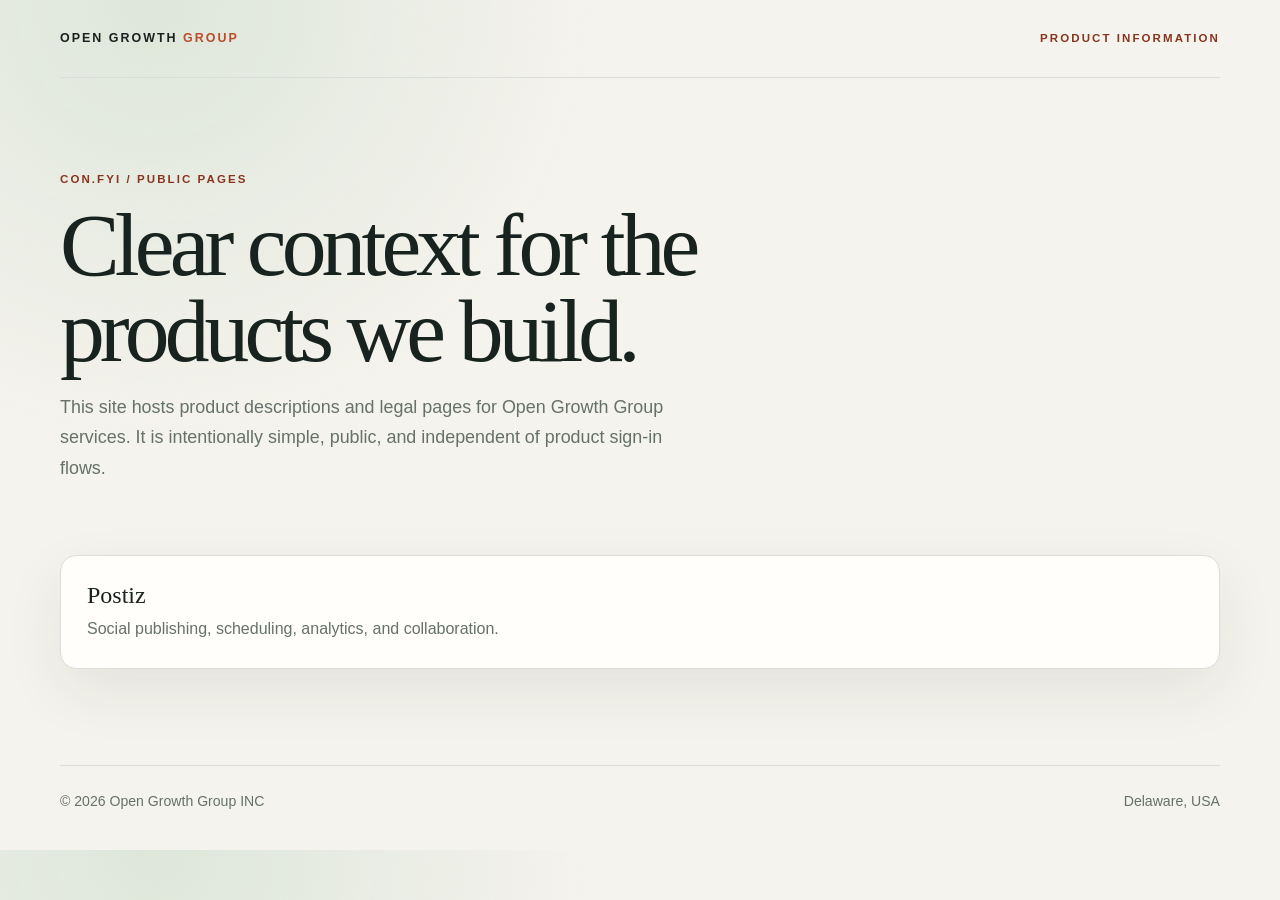
==== index.html @ c8c331df "feat: add Postiz public legal site" ====
<!doctype html>
<html lang="en">
  <head>
    <meta charset="utf-8">
    <meta name="viewport" content="width=device-width, initial-scale=1">
    <title>Open Growth Group — Product information</title>
    <meta name="description" content="Public product and legal information for Open Growth Group services.">
    <link rel="stylesheet" href="/assets/site.css">
  </head>
  <body>
    <div class="site-shell">
      <header class="site-header">
        <a class="wordmark" href="/">OPEN GROWTH <span>GROUP</span></a>
        <span class="eyebrow">Product information</span>
      </header>
      <main>
        <section class="hero">
          <div class="eyebrow">con.fyi / public pages</div>
          <h1>Clear context for the products we build.</h1>
          <p>This site hosts product descriptions and legal pages for Open Growth Group services. It is intentionally simple, public, and independent of product sign-in flows.</p>
        </section>
        <section class="card-grid" aria-label="Products">
          <a class="card" href="/postiz/">
            <h2>Postiz</h2>
            <p>Social publishing, scheduling, analytics, and collaboration.</p>
          </a>
        </section>
      </main>
      <footer class="site-footer"><span>© 2026 Open Growth Group INC</span><span>Delaware, USA</span></footer>
    </div>
  </body>
</html>
---- assets/site.css ----
:root {
  color-scheme: light;
  --ink: #18231f;
  --muted: #65716a;
  --paper: #f5f3ed;
  --card: #fffefa;
  --line: #d9ded7;
  --accent: #bb4c2e;
  --accent-dark: #87351f;
  --sage: #dbe5d8;
  --shadow: 0 22px 60px rgba(24, 35, 31, 0.08);
  font-family: "Avenir Next", Avenir, "Segoe UI", sans-serif;
}

* { box-sizing: border-box; }

html { scroll-behavior: smooth; }

body {
  margin: 0;
  color: var(--ink);
  background:
    radial-gradient(circle at 12% 0%, rgba(219, 229, 216, 0.9), transparent 28rem),
    var(--paper);
  font-size: 16px;
  line-height: 1.7;
}

a { color: var(--accent-dark); text-underline-offset: 0.18em; }
a:hover { color: var(--accent); }

.site-shell { width: min(1160px, calc(100% - 40px)); margin: 0 auto; }

.site-header {
  display: flex;
  align-items: center;
  justify-content: space-between;
  padding: 28px 0;
  border-bottom: 1px solid var(--line);
}

.wordmark { color: var(--ink); text-decoration: none; letter-spacing: 0.16em; font-size: 0.78rem; font-weight: 800; }
.wordmark span { color: var(--accent); }
.eyebrow { color: var(--accent-dark); font-size: 0.72rem; letter-spacing: 0.18em; text-transform: uppercase; font-weight: 800; }

.hero { padding: 92px 0 72px; max-width: 800px; }
.hero h1 { margin: 12px 0 18px; font: 500 clamp(3rem, 7vw, 6.2rem)/0.96 Georgia, "Iowan Old Style", serif; letter-spacing: -0.055em; }
.hero p { max-width: 630px; margin: 0; color: var(--muted); font-size: 1.12rem; }

.card-grid { display: grid; grid-template-columns: repeat(auto-fit, minmax(240px, 1fr)); gap: 16px; padding-bottom: 96px; }
.card { display: block; padding: 26px; color: var(--ink); background: var(--card); border: 1px solid var(--line); border-radius: 16px; box-shadow: var(--shadow); text-decoration: none; transition: transform 180ms ease, border-color 180ms ease; }
.card:hover { color: var(--ink); border-color: var(--accent); transform: translateY(-3px); }
.card h2 { margin: 0 0 6px; font: 500 1.5rem Georgia, serif; }
.card p { margin: 0; color: var(--muted); }

.legal-layout { display: grid; grid-template-columns: 220px minmax(0, 760px); gap: 72px; align-items: start; padding: 72px 0 110px; }
.legal-nav { position: sticky; top: 24px; }
.legal-nav p { margin: 0 0 12px; font-size: 0.72rem; letter-spacing: 0.16em; text-transform: uppercase; font-weight: 800; color: var(--accent-dark); }
.legal-nav a { display: block; padding: 5px 0; color: var(--muted); font-size: 0.9rem; text-decoration: none; }
.legal-nav a:hover { color: var(--accent-dark); }
.legal-doc { min-width: 0; padding: 54px clamp(24px, 6vw, 72px); background: var(--card); border: 1px solid var(--line); box-shadow: var(--shadow); }
.legal-doc h1 { margin: 0 0 10px; font: 500 clamp(2.6rem, 5vw, 4.6rem)/1 Georgia, serif; letter-spacing: -0.05em; }
.legal-doc .date { margin: 0 0 52px; color: var(--muted); }
.legal-doc h2 { margin: 48px 0 12px; font: 600 1.35rem/1.25 Georgia, serif; letter-spacing: -0.02em; }
.legal-doc h3 { margin: 28px 0 8px; font-size: 1rem; }
.legal-doc p { margin: 0 0 16px; }
.legal-doc ul { margin: 0 0 20px; padding-left: 1.2rem; }
.legal-doc li { margin: 7px 0; padding-left: 4px; }
.legal-doc strong { color: #26332d; }
.legal-doc .contact { padding: 20px 22px; background: var(--sage); border-left: 3px solid var(--accent); }

.site-footer { display: flex; justify-content: space-between; gap: 20px; padding: 24px 0 36px; color: var(--muted); border-top: 1px solid var(--line); font-size: 0.88rem; }

@media (max-width: 760px) {
  .site-shell { width: min(100% - 28px, 680px); }
  .hero { padding: 64px 0 48px; }
  .legal-layout { display: block; padding: 42px 0 70px; }
  .legal-nav { position: static; display: flex; flex-wrap: wrap; gap: 4px 16px; margin-bottom: 26px; }
  .legal-nav p { width: 100%; margin-bottom: 2px; }
  .legal-doc { padding: 32px 22px; }
  .site-footer { display: block; }
  .site-footer span { display: block; margin-top: 4px; }
}

@media print {
  body { background: #fff; }
  .site-header, .legal-nav, .site-footer { display: none; }
  .site-shell { width: 100%; }
  .legal-layout { display: block; padding: 0; }
  .legal-doc { border: 0; box-shadow: none; padding: 0; }
}
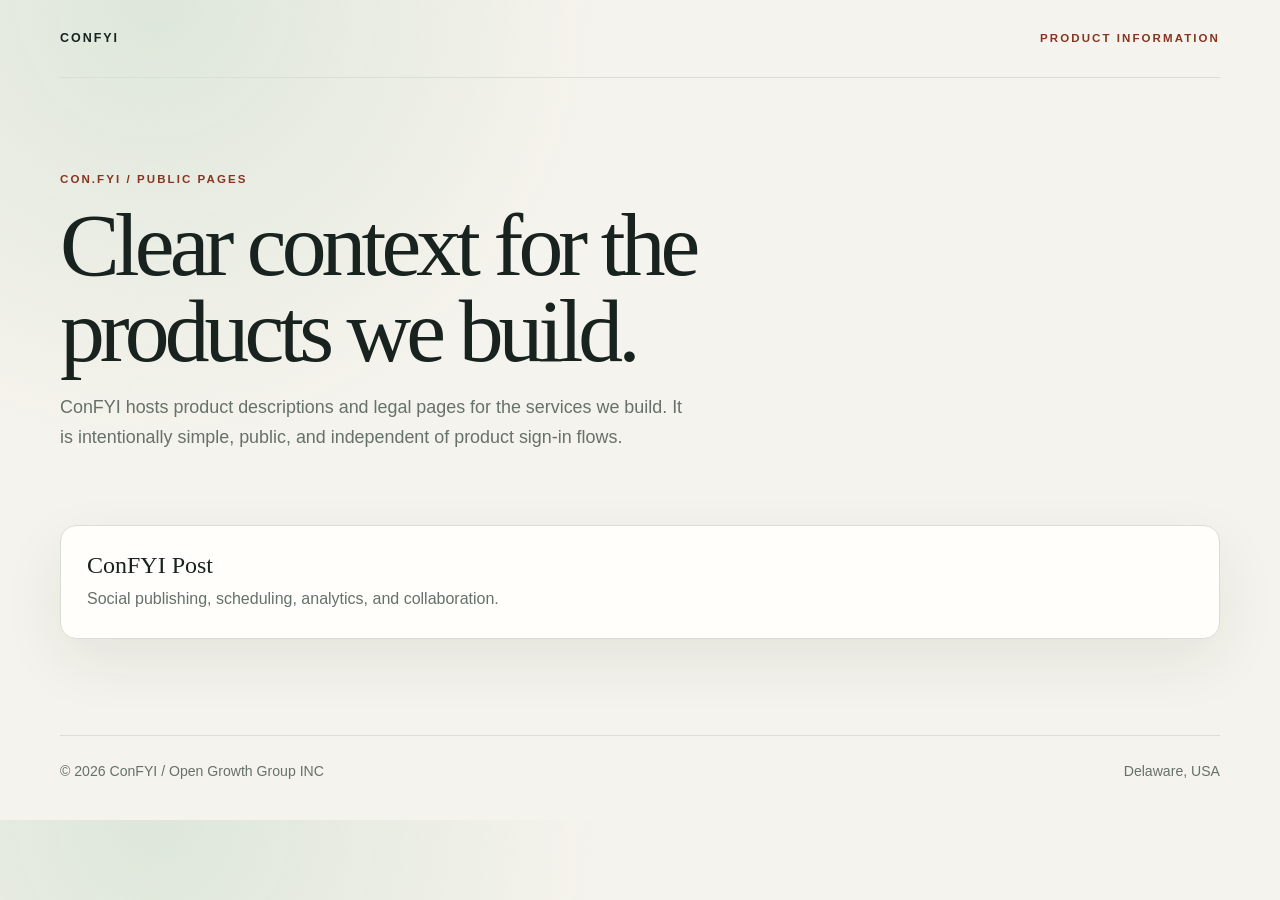
==== commit 9a590821: "feat: add ConFYI Post branding" ====
--- a/index.html
+++ b/index.html
@@ -3,30 +3,30 @@
   <head>
     <meta charset="utf-8">
     <meta name="viewport" content="width=device-width, initial-scale=1">
-    <title>Open Growth Group — Product information</title>
-    <meta name="description" content="Public product and legal information for Open Growth Group services.">
-    <link rel="stylesheet" href="/assets/site.css">
+    <title>ConFYI — Product information</title>
+    <meta name="description" content="Public product and legal information for ConFYI services.">
+    <link rel="stylesheet" href="assets/site.css">
   </head>
   <body>
     <div class="site-shell">
       <header class="site-header">
-        <a class="wordmark" href="/">OPEN GROWTH <span>GROUP</span></a>
+        <a class="wordmark" href="/">CONFYI</a>
         <span class="eyebrow">Product information</span>
       </header>
       <main>
         <section class="hero">
           <div class="eyebrow">con.fyi / public pages</div>
           <h1>Clear context for the products we build.</h1>
-          <p>This site hosts product descriptions and legal pages for Open Growth Group services. It is intentionally simple, public, and independent of product sign-in flows.</p>
+          <p>ConFYI hosts product descriptions and legal pages for the services we build. It is intentionally simple, public, and independent of product sign-in flows.</p>
         </section>
         <section class="card-grid" aria-label="Products">
           <a class="card" href="/postiz/">
-            <h2>Postiz</h2>
+            <h2>ConFYI Post</h2>
             <p>Social publishing, scheduling, analytics, and collaboration.</p>
           </a>
         </section>
       </main>
-      <footer class="site-footer"><span>© 2026 Open Growth Group INC</span><span>Delaware, USA</span></footer>
+      <footer class="site-footer"><span>© 2026 ConFYI / Open Growth Group INC</span><span>Delaware, USA</span></footer>
     </div>
   </body>
 </html>
--- a/assets/site.css
+++ b/assets/site.css
@@ -41,11 +41,14 @@
 
 .wordmark { color: var(--ink); text-decoration: none; letter-spacing: 0.16em; font-size: 0.78rem; font-weight: 800; }
 .wordmark span { color: var(--accent); }
+.brand-lockup { display: inline-flex; align-items: center; max-width: 190px; }
+.brand-lockup img { display: block; width: 100%; height: auto; }
 .eyebrow { color: var(--accent-dark); font-size: 0.72rem; letter-spacing: 0.18em; text-transform: uppercase; font-weight: 800; }
 
 .hero { padding: 92px 0 72px; max-width: 800px; }
 .hero h1 { margin: 12px 0 18px; font: 500 clamp(3rem, 7vw, 6.2rem)/0.96 Georgia, "Iowan Old Style", serif; letter-spacing: -0.055em; }
 .hero p { max-width: 630px; margin: 0; color: var(--muted); font-size: 1.12rem; }
+.product-logo { display: block; width: min(360px, 72vw); height: auto; margin: 0 0 34px; }
 
 .card-grid { display: grid; grid-template-columns: repeat(auto-fit, minmax(240px, 1fr)); gap: 16px; padding-bottom: 96px; }
 .card { display: block; padding: 26px; color: var(--ink); background: var(--card); border: 1px solid var(--line); border-radius: 16px; box-shadow: var(--shadow); text-decoration: none; transition: transform 180ms ease, border-color 180ms ease; }
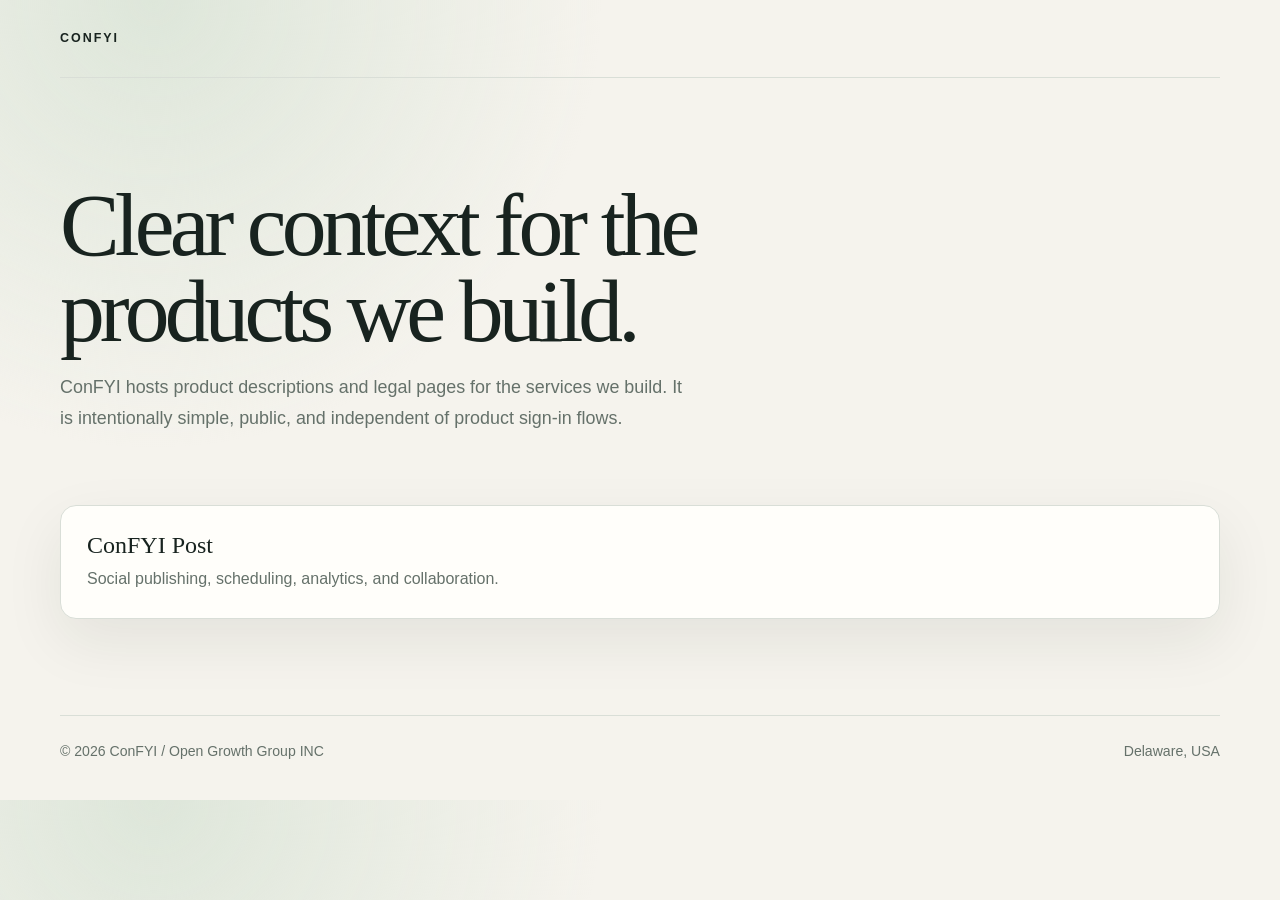
==== commit 8d8a932f: "refine: simplify ConFYI homepage header" ====
--- a/index.html
+++ b/index.html
@@ -11,11 +11,9 @@
     <div class="site-shell">
       <header class="site-header">
         <a class="wordmark" href="/">CONFYI</a>
-        <span class="eyebrow">Product information</span>
       </header>
       <main>
         <section class="hero">
-          <div class="eyebrow">con.fyi / public pages</div>
           <h1>Clear context for the products we build.</h1>
           <p>ConFYI hosts product descriptions and legal pages for the services we build. It is intentionally simple, public, and independent of product sign-in flows.</p>
         </section>
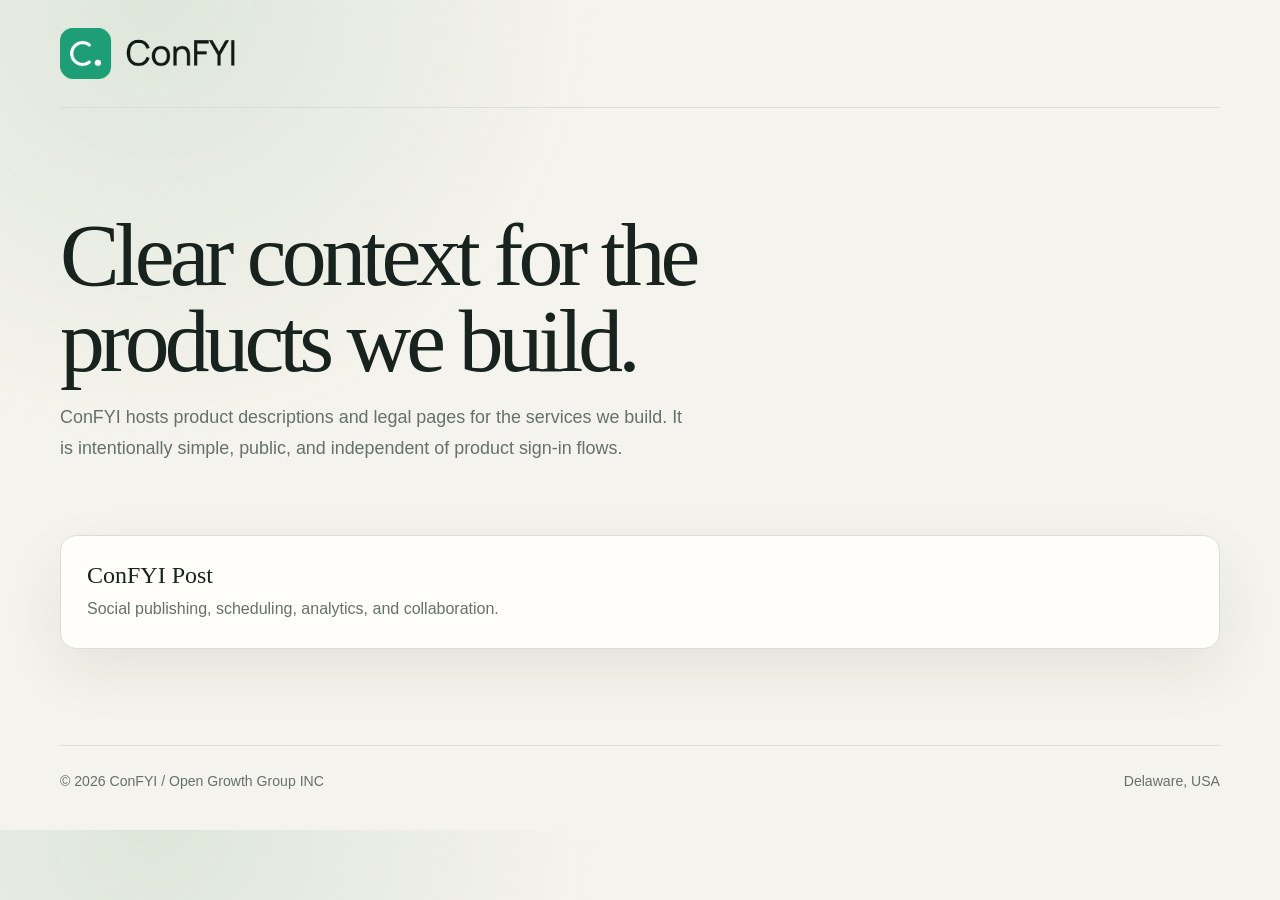
==== commit 9ccf8f7e: "feat: use ConFYI main logo in shared headers" ====
--- a/index.html
+++ b/index.html
@@ -10,7 +10,7 @@
   <body>
     <div class="site-shell">
       <header class="site-header">
-        <a class="wordmark" href="/">CONFYI</a>
+        <a class="brand-lockup main-lockup" href="/" aria-label="ConFYI home"><img src="assets/brand/confyi-lockup.png" alt="ConFYI"></a>
       </header>
       <main>
         <section class="hero">
@@ -18,7 +18,7 @@
           <p>ConFYI hosts product descriptions and legal pages for the services we build. It is intentionally simple, public, and independent of product sign-in flows.</p>
         </section>
         <section class="card-grid" aria-label="Products">
-          <a class="card" href="/postiz/">
+          <a class="card" href="/con-fyi-post/">
             <h2>ConFYI Post</h2>
             <p>Social publishing, scheduling, analytics, and collaboration.</p>
           </a>
--- a/assets/site.css
+++ b/assets/site.css
@@ -43,6 +43,7 @@
 .wordmark span { color: var(--accent); }
 .brand-lockup { display: inline-flex; align-items: center; max-width: 190px; }
 .brand-lockup img { display: block; width: 100%; height: auto; }
+.main-lockup { max-width: 180px; }
 .eyebrow { color: var(--accent-dark); font-size: 0.72rem; letter-spacing: 0.18em; text-transform: uppercase; font-weight: 800; }
 
 .hero { padding: 92px 0 72px; max-width: 800px; }
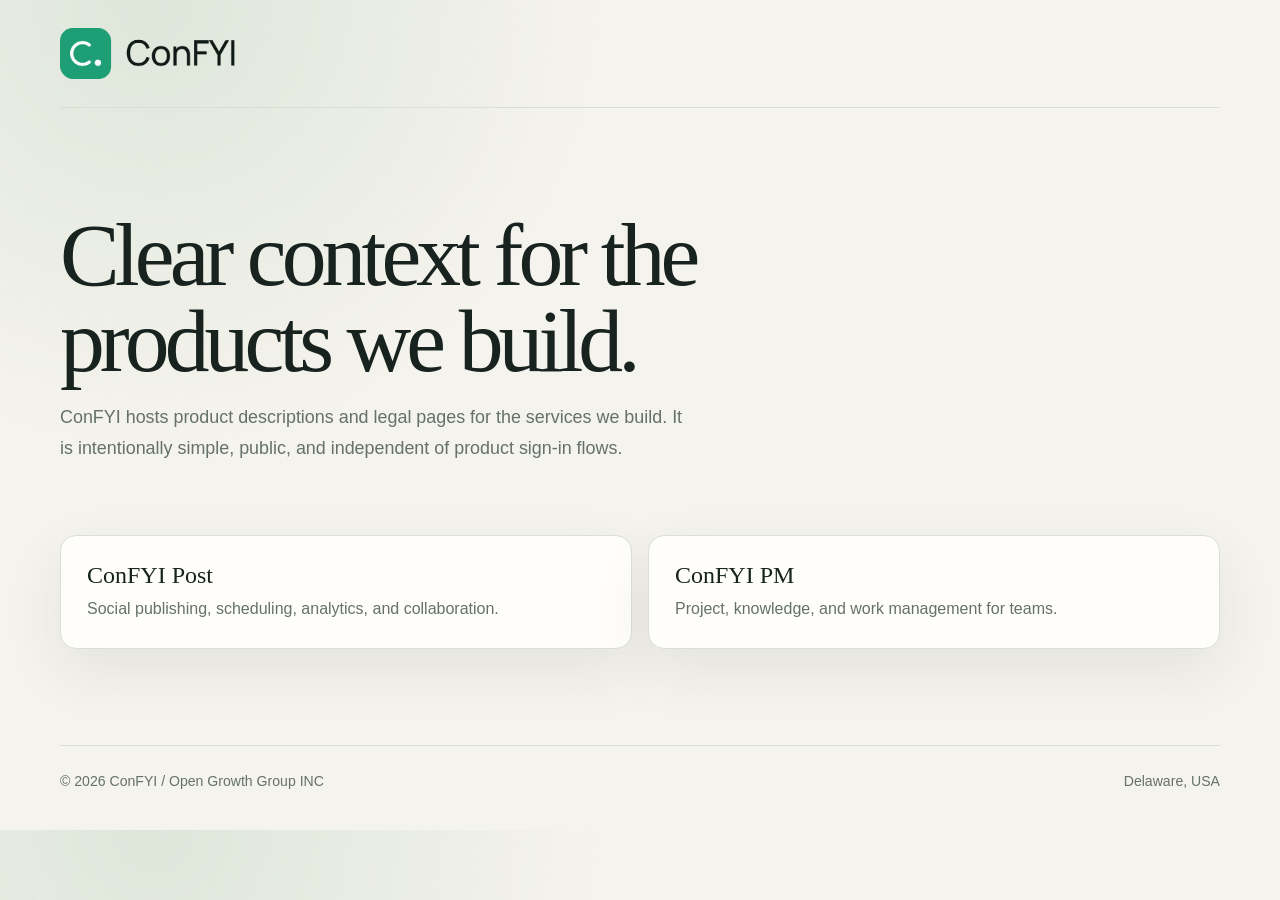
==== commit 2b01bbe0: "feat: add ConFYI PM legal pages" ====
--- a/index.html
+++ b/index.html
@@ -22,6 +22,10 @@
             <h2>ConFYI Post</h2>
             <p>Social publishing, scheduling, analytics, and collaboration.</p>
           </a>
+          <a class="card" href="/con-fyi-pm/">
+            <h2>ConFYI PM</h2>
+            <p>Project, knowledge, and work management for teams.</p>
+          </a>
         </section>
       </main>
       <footer class="site-footer"><span>© 2026 ConFYI / Open Growth Group INC</span><span>Delaware, USA</span></footer>
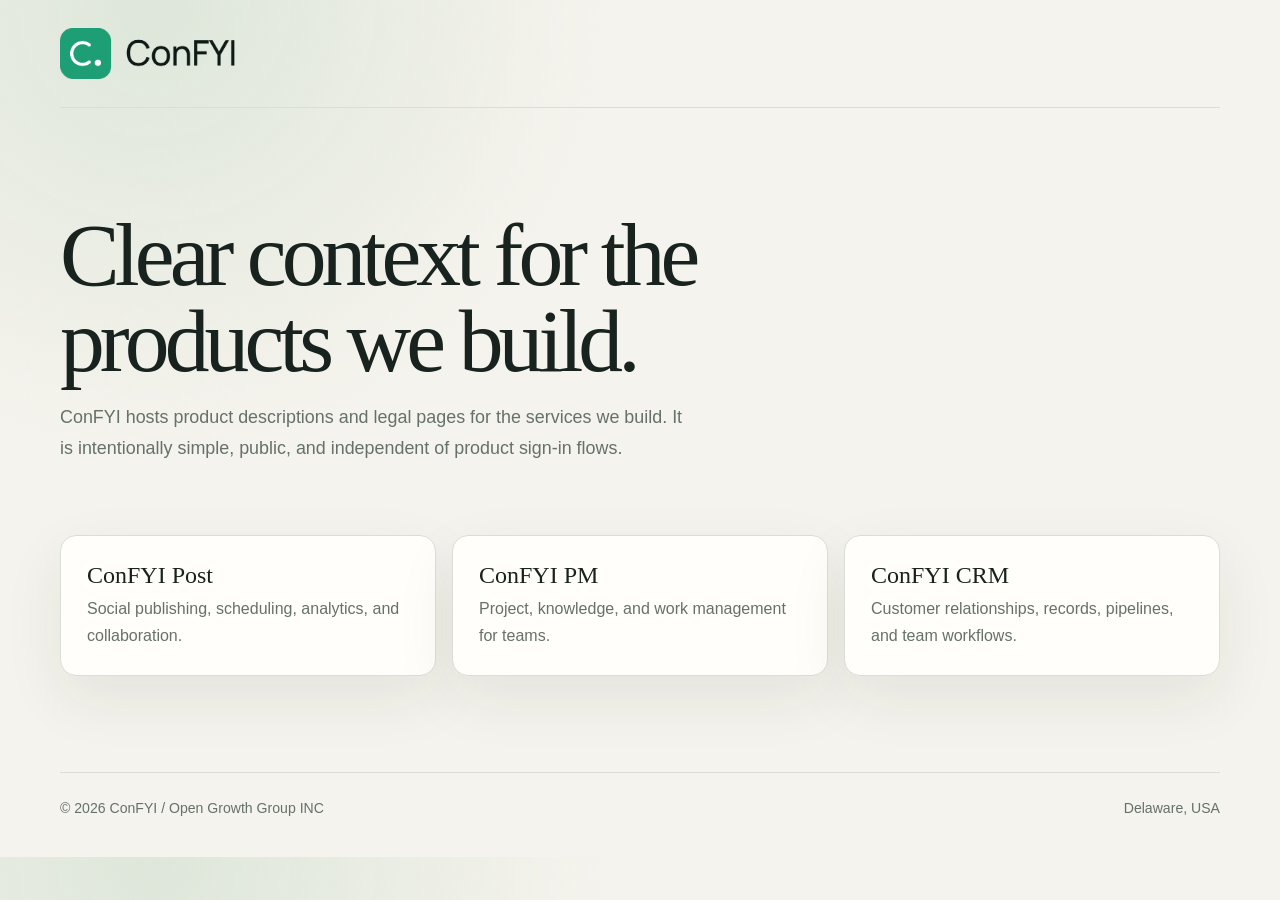
==== commit 083b51dc: "feat: add ConFYI CRM legal pages" ====
--- a/index.html
+++ b/index.html
@@ -26,6 +26,10 @@
             <h2>ConFYI PM</h2>
             <p>Project, knowledge, and work management for teams.</p>
           </a>
+          <a class="card" href="/con-fyi-crm/">
+            <h2>ConFYI CRM</h2>
+            <p>Customer relationships, records, pipelines, and team workflows.</p>
+          </a>
         </section>
       </main>
       <footer class="site-footer"><span>© 2026 ConFYI / Open Growth Group INC</span><span>Delaware, USA</span></footer>
